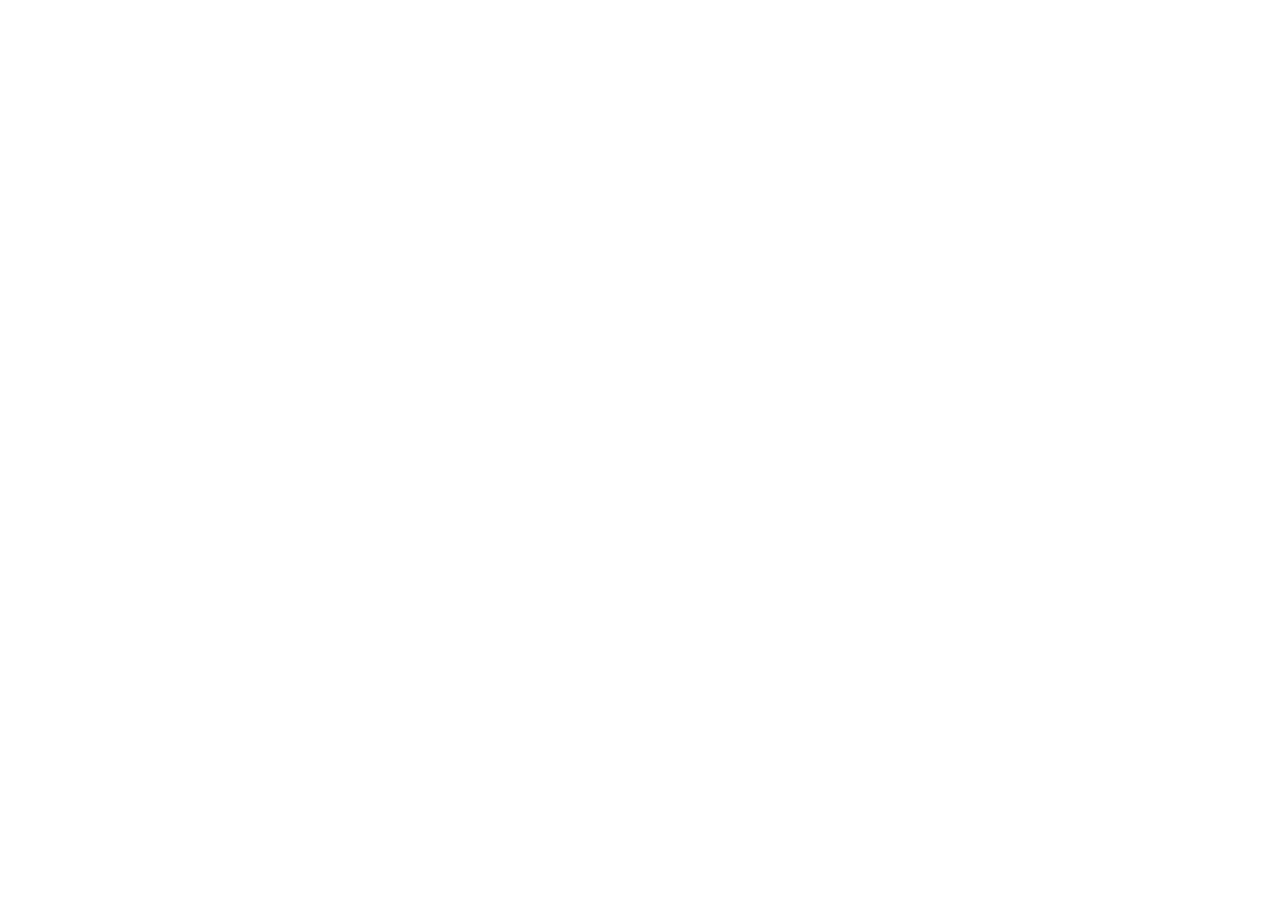
==== index.html @ e3eb033c "Initialize ledger-only site" ====
<!doctype html>
<html lang="zh-CN">
<head>
  <meta charset="utf-8">
  <meta name="viewport" content="width=device-width, initial-scale=1, viewport-fit=cover">
  <meta name="theme-color" content="#fafbf9">
  <meta name="format-detection" content="telephone=no">
  <meta name="apple-mobile-web-app-capable" content="yes">
  <meta name="apple-mobile-web-app-status-bar-style" content="default">
  <title>旅行记账</title>
  <link rel="stylesheet" href="./styles.css?v=20260922">
  <link rel="stylesheet" href="./ledger.css?v=20260922">
  <script src="./runtime-storage.js?v=20260922" defer></script>
  <script src="./ledger.js?v=20260922" defer></script>
  <script src="./ledger-standalone.js?v=20260922" defer></script>
</head>
<body data-active-view="ledger">
  <main class="ledger-view" id="ledger-view">
    <div
      id="ledger-root"
      data-trip-id="italy-2026-10"
      data-ledger-persistence="local"
      aria-live="polite"></div>
  </main>
</body>
</html>
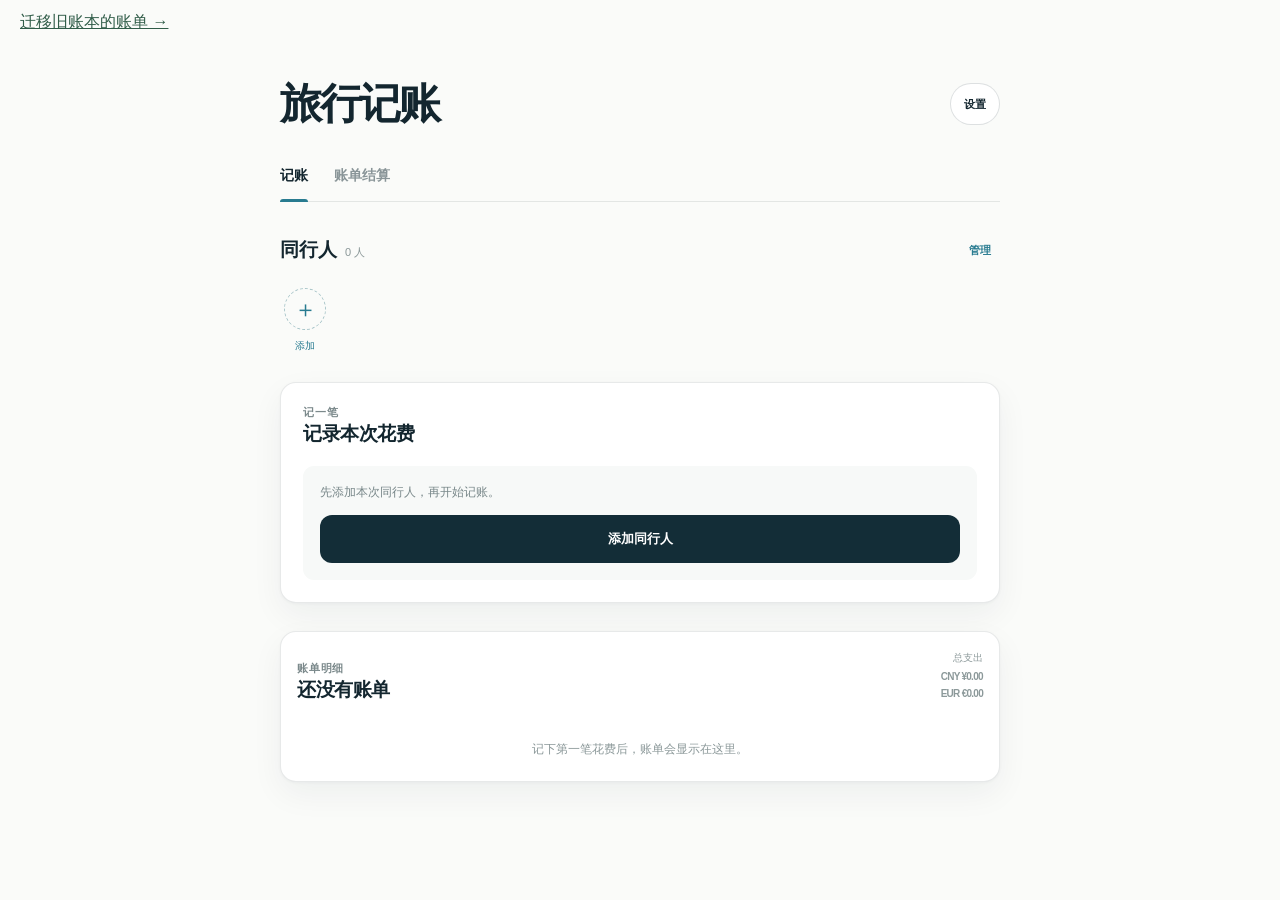
==== commit 35bd12dd: "Add safe ledger migration with preview, deduplication and local backup" ====
--- a/index.html
+++ b/index.html
@@ -16,6 +16,7 @@
 </head>
 <body data-active-view="ledger">
   <main class="ledger-view" id="ledger-view">
+    <p style="padding:12px 20px;margin:0"><a href="./ledger-migrate.html" style="color:#315d49">迁移旧账本的账单 →</a></p>
     <div
       id="ledger-root"
       data-trip-id="italy-2026-10"
--- a/styles.css
+++ b/styles.css
@@ -0,0 +1,43 @@
+:root {
+  --paper: #fafbf9;
+  --surface: #ffffff;
+  --ink: #13262f;
+  --muted: #66757a;
+  --line: #d7dfdc;
+  --lake: #287b90;
+  --lake-soft: #d9ebee;
+  --safe-top: env(safe-area-inset-top, 0px);
+  --safe-bottom: env(safe-area-inset-bottom, 0px);
+}
+
+* { box-sizing: border-box; }
+
+html {
+  min-height: 100%;
+  background: var(--paper);
+  scroll-behavior: smooth;
+}
+
+body {
+  min-height: 100vh;
+  min-height: 100dvh;
+  margin: 0;
+  color: var(--ink);
+  background: var(--paper);
+  font-family: -apple-system, BlinkMacSystemFont, "PingFang SC", "Hiragino Sans GB", "Microsoft YaHei", sans-serif;
+  -webkit-font-smoothing: antialiased;
+  -webkit-tap-highlight-color: transparent;
+}
+
+button, input, select { font: inherit; }
+button { color: inherit; }
+button, a { touch-action: manipulation; }
+
+.ledger-view {
+  min-height: 100vh;
+  min-height: 100dvh;
+}
+
+.ledger-app {
+  padding-top: max(30px, var(--safe-top));
+}
--- a/ledger.css
+++ b/ledger.css
@@ -0,0 +1,449 @@
+/* Primary travel / ledger view switch. Ledger component styles follow below. */
+[data-site-view][hidden] { display: none !important; }
+
+.topbar .primary-navigation {
+  display: flex;
+  align-items: center;
+  gap: 4px;
+}
+
+.travel-navigation { position: relative; }
+.travel-navigation summary {
+  position: relative;
+  min-height: 44px;
+  padding: 0 9px;
+  display: inline-flex;
+  align-items: center;
+  gap: 4px;
+  color: var(--muted);
+  cursor: pointer;
+  list-style: none;
+  font-size: 12px;
+  font-weight: 680;
+}
+.travel-navigation summary::-webkit-details-marker { display: none; }
+.travel-navigation summary span { transition: transform .18s ease; }
+.travel-navigation[open] summary span { transform: rotate(180deg); }
+.travel-navigation summary[aria-current="page"],
+.topbar .primary-navigation__ledger[aria-current="page"] { color: var(--ink); }
+.travel-navigation summary[aria-current="page"]::after,
+.topbar .primary-navigation__ledger[aria-current="page"]::after {
+  content: "";
+  position: absolute;
+  left: 9px;
+  right: 9px;
+  bottom: 0;
+  height: 2px;
+  border-radius: 2px 2px 0 0;
+  background: var(--lake);
+}
+
+.topbar .primary-navigation__ledger {
+  position: relative;
+  min-width: 44px;
+  min-height: 44px;
+  padding: 0 7px;
+  display: inline-flex;
+  align-items: center;
+  justify-content: center;
+  color: var(--muted);
+  text-decoration: none;
+  font-size: 12px;
+  font-weight: 680;
+}
+
+.travel-navigation-menu {
+  position: fixed;
+  z-index: 40;
+  top: calc(54px + var(--safe-top));
+  left: 14px;
+  right: 14px;
+  width: min(420px, calc(100vw - 28px));
+  margin-inline: auto;
+  padding: 9px;
+  display: grid;
+  grid-template-columns: repeat(auto-fit, minmax(64px, 1fr));
+  gap: 5px;
+  border: 1px solid rgba(19, 38, 47, .1);
+  border-radius: 15px;
+  background: rgba(255, 255, 255, .97);
+  box-shadow: 0 16px 44px rgba(19, 38, 47, .14);
+  -webkit-backdrop-filter: blur(18px);
+  backdrop-filter: blur(18px);
+}
+
+.topbar .travel-navigation-menu a {
+  min-width: 0;
+  min-height: 42px;
+  padding: 0 6px;
+  border-radius: 9px;
+  color: #526166;
+  background: #f4f7f5;
+  font-size: 11px;
+  font-weight: 690;
+}
+.topbar .travel-navigation-menu a:active { color: white; background: var(--ink); }
+
+.ledger-view {
+  min-height: calc(100vh - 48px);
+  min-height: calc(100dvh - 48px);
+  background: #fafbf9;
+}
+.ledger-view:not([hidden]) { animation: ledger-view-in .16s ease-out; }
+body[data-active-view="ledger"] { background: #fafbf9; }
+body[data-active-view="ledger"] .topbar { background: rgba(250, 251, 249, .93); }
+
+@keyframes ledger-view-in {
+  from { opacity: .45; transform: translateY(4px); }
+  to { opacity: 1; transform: translateY(0); }
+}
+
+@media (max-width: 380px) {
+  .wordmark span { display: none; }
+  .travel-navigation summary { padding-inline: 7px; }
+  .travel-navigation summary[aria-current="page"]::after { left: 7px; right: 7px; }
+}
+
+@media (prefers-reduced-motion: reduce) {
+  .ledger-view:not([hidden]) { animation: none; }
+}
+
+/* Travel ledger: quiet white surfaces, circular people, and tabular totals. */
+.ledger-app {
+  width: min(100%, 720px);
+  min-height: calc(100vh - 48px);
+  min-height: calc(100dvh - 48px);
+  margin: 0 auto;
+  padding: 30px 18px calc(58px + var(--safe-bottom));
+  color: var(--ink);
+  font-variant-numeric: tabular-nums;
+}
+.ledger-app button, .ledger-app input, .ledger-app select { font-family: inherit; }
+.ledger-app h1, .ledger-app h2, .ledger-app h3, .ledger-app p { margin: 0; }
+.ledger-page-header { display: flex; align-items: center; justify-content: space-between; gap: 18px; }
+.ledger-page-header h1 { font-size: clamp(30px, 9vw, 42px); line-height: 1; letter-spacing: -.055em; font-weight: 820; }
+.ledger-header-actions { display: flex; align-items: center; gap: 5px; }
+.ledger-text-button, .ledger-icon-button {
+  min-height: 42px; padding: 0 9px; border: 0; border-radius: 9px;
+  color: var(--lake); background: transparent; cursor: pointer; font-size: 11px; font-weight: 740;
+}
+.ledger-icon-button { padding: 0 13px; border: 1px solid rgba(19,38,47,.14); border-radius: 999px; color: var(--ink); background: #fff; }
+.ledger-text-button:hover, .ledger-icon-button:hover { background: #edf5f4; }
+.ledger-text-button:active, .ledger-icon-button:active, .ledger-primary-button:active, .ledger-secondary-button:active { transform: translateY(1px); }
+.ledger-danger-button { color: #aa5d4d; }
+.ledger-tabs { display: flex; gap: 26px; margin-top: 26px; border-bottom: 1px solid rgba(19,38,47,.1); }
+.ledger-tab { position: relative; min-height: 50px; padding: 0; border: 0; color: #899598; background: transparent; cursor: pointer; font-size: 14px; font-weight: 740; }
+.ledger-tab::after { content: ""; position: absolute; left: 0; right: 0; bottom: -1px; height: 3px; border-radius: 3px 3px 0 0; background: transparent; }
+.ledger-tab.ledger-is-active { color: var(--ink); }
+.ledger-tab.ledger-is-active::after { background: var(--lake); }
+.ledger-live { min-height: 0; margin-top: 8px; color: var(--lake); font-size: 11px; line-height: 1.4; }
+.ledger-live:empty { display: none; }
+.ledger-tab-panel[hidden] { display: none; }
+.ledger-section-heading { display: flex; align-items: flex-end; justify-content: space-between; gap: 14px; }
+.ledger-section-heading h2 { margin-top: 4px; font-size: 19px; line-height: 1.2; letter-spacing: -.025em; font-weight: 790; }
+.ledger-section-kicker { color: #7b898b; font-size: 11px; line-height: 1.3; font-weight: 760; letter-spacing: .07em; }
+.ledger-soft-count { color: #8a9798; font-size: 11px; }
+
+.ledger-members-strip { margin-top: 27px; }
+.ledger-members-strip-heading { display: flex; align-items: center; justify-content: space-between; gap: 12px; }
+.ledger-members-strip-heading > div { display: flex; align-items: baseline; gap: 8px; }
+.ledger-members-strip-heading strong { font-size: 19px; font-weight: 790; }
+.ledger-members-strip-heading span { color: #8a9798; font-size: 11px; }
+.ledger-members-inline { display: flex; flex-wrap: wrap; gap: 18px 22px; margin-top: 17px; }
+.ledger-person-static, .ledger-add-person { width: 50px; display: grid; justify-items: center; gap: 6px; color: #748184; font-size: 10px; text-align: center; }
+.ledger-add-person { min-height: 67px; padding: 0; border: 0; color: var(--lake); background: transparent; cursor: pointer; }
+.ledger-add-person > span { width: 42px; height: 42px; display: grid; place-items: center; border: 1px dashed #a7c4c8; border-radius: 50%; font-size: 23px; font-weight: 400; }
+.ledger-add-person small { font-size: 10px; }
+.ledger-avatar { --ledger-avatar-color: #287b90; width: 42px; height: 42px; display: inline-grid; flex: 0 0 auto; place-items: center; border-radius: 50%; color: #fff; background: var(--ledger-avatar-color); font-size: 17px; font-weight: 790; line-height: 1; }
+.ledger-avatar-small { width: 28px; height: 28px; font-size: 11px; }
+.ledger-avatar-tiny { width: 24px; height: 24px; font-size: 10px; }
+.ledger-avatar-stack { display: inline-flex; align-items: center; }
+.ledger-avatar-stack .ledger-avatar + .ledger-avatar { margin-left: -5px; border: 2px solid #fff; }
+
+.ledger-entry-card, .ledger-list-section, .ledger-transfer-list, .ledger-member-stats-list, .ledger-stats-overview {
+  border: 1px solid rgba(19,38,47,.1); border-radius: 16px; background: #fff;
+  box-shadow: 0 12px 32px rgba(18,42,50,.055), 0 1px 3px rgba(18,42,50,.035);
+}
+.ledger-entry-card { margin-top: 27px; padding: 20px; }
+.ledger-bill-form { margin-top: 19px; }
+.ledger-amount-block { width: min(100%, 310px); display: grid; grid-template-columns: minmax(108px, 124px) minmax(0, 176px); align-items: start; gap: 10px; padding-bottom: 0; border-bottom: 0; }
+.ledger-field, .ledger-fieldset { min-width: 0; margin: 0; padding: 0; border: 0; }
+.ledger-field-label, .ledger-fieldset legend { display: block; margin-bottom: 7px; color: #788688; font-size: 11px; line-height: 1.3; font-weight: 720; }
+.ledger-field-label small, .ledger-fieldset legend small { margin-left: 4px; color: #a1acad; font-size: 10px; font-weight: 560; }
+.ledger-select, .ledger-input { width: 100%; min-height: 44px; border: 1px solid rgba(19,38,47,.13); border-radius: 10px; outline: 0; color: var(--ink); background: #fff; }
+.ledger-select { padding: 0 10px; appearance: none; font-size: 12px; font-weight: 760; }
+.ledger-input { padding: 0 12px; font-size: 13px; }
+.ledger-input:focus, .ledger-select:focus, .ledger-amount-input:focus { border-color: #9fc4c9; box-shadow: 0 0 0 3px rgba(40,123,144,.1); }
+.ledger-amount-input { width: 100%; min-width: 0; min-height: 44px; padding: 0; border: 0; outline: 0; color: var(--ink); background: transparent; text-align: right; font-size: clamp(28px, 9vw, 38px); font-weight: 780; letter-spacing: -.045em; }
+.ledger-amount-input::placeholder { color: #b8c2c2; }
+.ledger-converted-field { max-width: 310px; padding: 14px 0 0; border-bottom: 0; }
+.ledger-converted-input-wrap { display: grid; grid-template-columns: auto 1fr; align-items: center; gap: 9px; }
+.ledger-converted-code { color: var(--lake); font: 760 12px/1 ui-monospace, SFMono-Regular, Menlo, monospace; }
+.ledger-converted-field .ledger-input { min-height: 35px; padding: 0; border: 0; color: var(--lake); font-size: 16px; font-weight: 750; }
+.ledger-field-help { display: block; margin-top: 5px; color: #a0acad; font-size: 10px; }
+.ledger-fieldset { margin-top: 18px; }
+.ledger-category-grid { display: grid; grid-template-columns: repeat(6, minmax(0, 1fr)); gap: 5px; }
+.ledger-category-choice { position: relative; min-height: 43px; display: grid; place-items: center; border: 1px solid transparent; border-radius: 9px; color: #768386; background: #f7f9f8; cursor: pointer; font-size: 10px; font-weight: 680; white-space: nowrap; }
+.ledger-category-input, .ledger-person-input { position: absolute; width: 1px; height: 1px; opacity: 0; pointer-events: none; }
+.ledger-category-choice:has(input:checked) { border-color: #c6dde0; color: var(--lake); background: #e7f2f3; }
+.ledger-note-field, .ledger-date-field { display: grid; grid-template-columns: 88px minmax(0, 1fr); align-items: center; gap: 10px; padding: 14px 0 0; border-top: 0; }
+.ledger-note-field .ledger-field-label, .ledger-date-field .ledger-field-label { margin: 0; }
+.ledger-note-field .ledger-input, .ledger-date-field .ledger-input { min-height: 40px; box-sizing: border-box; border: 1px solid rgba(19,38,47,.13); border-radius: 10px; padding: 0 12px; text-align: left; color: var(--ink); background: #fff; font-size: 13px; }
+.ledger-fieldset-heading { display: flex; align-items: center; justify-content: space-between; }
+.ledger-fieldset-heading legend { margin-bottom: 0; }
+.ledger-person-grid { display: grid; grid-template-columns: repeat(4, minmax(0, 1fr)); gap: 16px 8px; margin-top: 10px; }
+.ledger-person-choice { min-width: 0; display: grid; justify-items: center; gap: 7px; cursor: pointer; color: #647275; text-align: center; }
+.ledger-person-visual { position: relative; display: block; width: 44px; height: 44px; }
+.ledger-person-visual .ledger-avatar { width: 44px; height: 44px; transition: opacity .15s ease, filter .15s ease, box-shadow .15s ease; }
+.ledger-person-input:not(:checked) + .ledger-person-visual .ledger-avatar { opacity: .48; filter: saturate(.48); }
+.ledger-person-input:checked + .ledger-person-visual .ledger-avatar { box-shadow: 0 0 0 2px #fff, 0 0 0 4px var(--lake); opacity: 1; filter: none; }
+.ledger-person-check { position: absolute; right: -5px; bottom: -3px; width: 18px; height: 18px; display: none; place-items: center; border: 2px solid #fff; border-radius: 50%; color: #fff; background: var(--lake); font-size: 10px; font-weight: 800; }
+.ledger-person-input:checked + .ledger-person-visual .ledger-person-check { display: grid; }
+.ledger-person-name { max-width: 100%; overflow: hidden; font-size: 10px; text-overflow: ellipsis; white-space: nowrap; }
+.ledger-split-summary { min-height: 18px; margin-top: 10px; color: #879496; font-size: 10px; }
+.ledger-form-error { min-height: 19px; margin-top: 12px !important; color: #a64f40; font-size: 11px; line-height: 1.45; }
+.ledger-primary-button, .ledger-secondary-button { min-height: 48px; border: 0; border-radius: 12px; cursor: pointer; font-size: 13px; font-weight: 760; }
+.ledger-primary-button { width: 100%; margin-top: 7px; color: #fff; background: #132d37; }
+.ledger-secondary-button { padding: 0 17px; color: #fff; background: var(--lake); }
+.ledger-onboarding { margin-top: 20px; padding: 17px; border-radius: 11px; color: #788789; background: #f7f9f8; font-size: 12px; line-height: 1.5; }
+.ledger-onboarding .ledger-primary-button { margin-top: 14px; }
+
+.ledger-list-section { margin-top: 28px; overflow: hidden; }
+.ledger-list-heading { padding: 19px 16px 15px; align-items: flex-end; }
+.ledger-list-total { display: grid; justify-items: end; gap: 3px; }
+.ledger-list-total span { color: #8c999a; font-size: 10px; }
+.ledger-list-total strong { font-size: 21px; line-height: 1; letter-spacing: -.035em; }
+.ledger-bill-row { position: relative; padding: 15px 16px 12px; border-top: 1px solid rgba(19,38,47,.1); }
+.ledger-bill-main { display: flex; justify-content: space-between; gap: 12px; }
+.ledger-bill-title-row { display: flex; align-items: center; gap: 8px; min-width: 0; }
+.ledger-category-mark { width: 7px; height: 7px; flex: 0 0 7px; border-radius: 50%; background: var(--lake); }
+.ledger-category-mark[data-ledger-category="餐饮"] { background: #d46f47; }
+.ledger-category-mark[data-ledger-category="交通"] { background: #4c8da0; }
+.ledger-category-mark[data-ledger-category="住宿"] { background: #7f72a9; }
+.ledger-category-mark[data-ledger-category="门票"] { background: #bd8a36; }
+.ledger-category-mark[data-ledger-category="购物"] { background: #608967; }
+.ledger-bill-title-row h3 { font-size: 14px; font-weight: 760; }
+.ledger-bill-title-row p { margin-top: 4px; color: #95a0a1; font-size: 10px; }
+.ledger-bill-amount { display: grid; justify-items: end; gap: 3px; text-align: right; }
+.ledger-bill-amount strong { font-size: 16px; font-weight: 760; }
+.ledger-bill-amount span { color: var(--lake); font-size: 10px; }
+.ledger-bill-people { display: flex; flex-wrap: wrap; justify-content: space-between; gap: 8px 14px; margin-top: 11px; color: #98a4a5; font-size: 10px; }
+.ledger-bill-payer, .ledger-bill-participants { display: inline-flex; align-items: center; gap: 5px; min-width: 0; }
+.ledger-bill-payer b, .ledger-bill-participants b { color: #6f7d7f; font-weight: 680; }
+.ledger-row-actions { display: flex; justify-content: flex-end; gap: 4px; margin-top: 3px; }
+.ledger-row-actions .ledger-text-button { min-height: 28px; padding-inline: 5px; font-size: 10px; }
+.ledger-empty-state { padding: 23px 16px; color: #8b9899; font-size: 12px; line-height: 1.5; text-align: center; }
+
+.ledger-stats-overview { margin-top: 28px; padding: 18px 20px; }
+.ledger-stats-overview h2 { margin-top: 7px; font-size: clamp(26px, 8vw, 32px); line-height: 1; letter-spacing: -.045em; }
+.ledger-stats-overview > span { display: block; margin-top: 8px; color: #899697; font-size: 10px; }
+.ledger-settlement-section, .ledger-member-stats-section { margin-top: 30px; }
+.ledger-transfer-list { margin-top: 14px; overflow: hidden; }
+.ledger-transfer-row { min-height: 76px; display: grid; grid-template-columns: 42px minmax(0, 1fr) auto; align-items: center; gap: 11px; padding: 12px 16px; border-top: 1px solid rgba(19,38,47,.1); }
+.ledger-transfer-row:first-child { border-top: 0; }
+.ledger-transfer-person { display: contents; }
+.ledger-transfer-person > span { min-width: 0; display: grid; gap: 5px; }
+.ledger-transfer-person strong { overflow: hidden; font-size: 14px; font-weight: 760; text-overflow: ellipsis; white-space: nowrap; }
+.ledger-transfer-person small { color: #8a9899; font-size: 10px; }
+.ledger-transfer-person small::first-letter { color: #8a9899; }
+.ledger-transfer-target { align-self: end; margin-bottom: 5px; opacity: .9; }
+.ledger-transfer-amount { white-space: nowrap; font-size: 17px; font-weight: 780; }
+.ledger-member-stats-list { margin-top: 14px; overflow: hidden; }
+.ledger-member-stat { border-top: 1px solid rgba(19,38,47,.1); }
+.ledger-member-stat:first-child { border-top: 0; }
+.ledger-member-stat-summary { min-height: 72px; display: flex; align-items: center; justify-content: space-between; gap: 14px; padding: 14px 16px; list-style: none; cursor: pointer; }
+.ledger-member-stat-summary::-webkit-details-marker { display: none; }
+.ledger-member-identity { display: inline-flex; align-items: center; gap: 11px; min-width: 0; }
+.ledger-member-identity strong { overflow: hidden; font-size: 14px; text-overflow: ellipsis; white-space: nowrap; }
+.ledger-member-net { display: grid; justify-items: end; gap: 3px; }
+.ledger-member-net small { color: #9aa7a8; font-size: 9px; }
+.ledger-member-net strong { white-space: nowrap; font-size: 15px; }
+.ledger-positive strong { color: var(--lake); }
+.ledger-negative strong { color: #c66b46; }
+.ledger-neutral strong { color: #869394; }
+.ledger-member-stat-body { padding: 0 16px 15px; }
+.ledger-member-metrics { display: grid; grid-template-columns: repeat(3, minmax(0, 1fr)); gap: 8px; margin: 0; padding: 12px 0; border-top: 1px solid rgba(19,38,47,.08); }
+.ledger-member-metrics div { display: grid; gap: 5px; }
+.ledger-member-metrics dt { color: #9aa7a8; font-size: 9px; }
+.ledger-member-metrics dd { margin: 0; font-size: 14px; font-weight: 730; }
+.ledger-member-metrics dd.ledger-positive { color: var(--lake); }
+.ledger-member-metrics dd.ledger-negative { color: #c66b46; }
+.ledger-member-metrics dd.ledger-neutral { color: #869394; }
+.ledger-member-bills { display: grid; gap: 0; }
+.ledger-member-bill { display: flex; justify-content: space-between; gap: 10px; padding: 8px 0; border-top: 1px solid rgba(19,38,47,.07); color: #849193; font-size: 10px; }
+.ledger-member-empty { color: #95a1a2; font-size: 10px; }
+
+.ledger-dialog { width: min(calc(100% - 28px), 560px); max-height: min(86dvh, 760px); margin: auto; padding: 0; overflow: hidden; border: 1px solid rgba(19,38,47,.1); border-radius: 20px; color: var(--ink); background: #fff; box-shadow: 0 22px 70px rgba(19,38,47,.2); }
+.ledger-dialog::backdrop { background: rgba(19,38,47,.28); backdrop-filter: blur(3px); }
+.ledger-dialog-header { display: flex; align-items: flex-start; justify-content: space-between; gap: 14px; padding: 22px 20px 15px; border-bottom: 1px solid rgba(19,38,47,.08); }
+.ledger-dialog-header h2 { margin-top: 5px; font-size: 21px; letter-spacing: -.035em; }
+.ledger-dialog-close { width: 38px; height: 38px; flex: 0 0 38px; border: 0; border-radius: 50%; color: #617174; background: #f1f5f3; cursor: pointer; font-size: 23px; line-height: 1; }
+.ledger-dialog-body { padding: 16px 20px 21px; overflow: auto; }
+.ledger-dialog-empty { padding: 13px 0; color: #8d9a9b; font-size: 12px; }
+.ledger-member-edit-list { display: grid; gap: 9px; }
+.ledger-member-edit-row { display: grid; grid-template-columns: 42px minmax(0, 1fr) 36px auto auto; align-items: center; gap: 8px; }
+.ledger-member-edit-row .ledger-input { min-height: 42px; }
+.ledger-color-picker { width: 34px; height: 34px; display: block; overflow: hidden; border: 2px solid #fff; border-radius: 50%; box-shadow: 0 0 0 1px rgba(19,38,47,.14); cursor: pointer; }
+.ledger-color-picker input { width: 42px; height: 42px; margin: -5px; padding: 0; border: 0; cursor: pointer; }
+.ledger-member-edit-row .ledger-text-button, .ledger-member-edit-row .ledger-icon-button { min-height: 38px; padding-inline: 5px; font-size: 10px; }
+.ledger-add-member-form { display: grid; grid-template-columns: 42px minmax(0, 1fr) 34px auto; align-items: end; gap: 8px; margin-top: 18px; padding-top: 17px; border-top: 1px solid rgba(19,38,47,.1); }
+.ledger-add-member-preview { width: 42px; height: 42px; display: grid; place-items: center; border-radius: 50%; color: white; background: var(--ledger-avatar-color); font-size: 17px; font-weight: 790; }
+.ledger-add-member-name .ledger-field-label { margin-bottom: 6px; }
+.ledger-add-member-form .ledger-input { min-height: 42px; }
+.ledger-dialog-note { margin-top: 13px; color: #93a0a1; font-size: 10px; line-height: 1.5; }
+.ledger-setting-group + .ledger-setting-group { margin-top: 23px; padding-top: 20px; border-top: 1px solid rgba(19,38,47,.1); }
+.ledger-setting-heading { display: flex; align-items: flex-start; justify-content: space-between; gap: 12px; }
+.ledger-setting-heading h3 { font-size: 14px; font-weight: 760; }
+.ledger-setting-heading p { margin-top: 5px; color: #8d9a9b; font-size: 10px; }
+.ledger-currency-select-button { width: 100%; min-height: 64px; display: grid; grid-template-columns: 48px minmax(0, 1fr) auto; align-items: center; gap: 10px; margin-top: 12px; padding: 0 14px; border: 1px solid rgba(19,38,47,.11); border-radius: 12px; color: var(--ink); background: #fff; cursor: pointer; text-align: left; }
+.ledger-currency-select-button:disabled { opacity: .7; cursor: not-allowed; }
+.ledger-currency-select-button .ledger-currency-symbol { color: var(--lake); font-size: 17px; font-weight: 780; }
+.ledger-currency-select-button strong, .ledger-currency-select-button small { display: block; }
+.ledger-currency-select-button strong { font-size: 12px; }
+.ledger-currency-select-button small { margin-top: 4px; color: #8c999a; font-size: 10px; }
+.ledger-setting-note { margin-top: 7px; color: #a16a5a; font-size: 10px; line-height: 1.45; }
+.ledger-currency-chips { display: flex; flex-wrap: wrap; gap: 7px; margin-top: 13px; }
+.ledger-currency-chip { min-height: 31px; display: inline-flex; align-items: center; gap: 6px; padding: 0 7px 0 10px; border: 1px solid rgba(19,38,47,.12); border-radius: 999px; color: #687779; background: #fafcfb; font-size: 11px; }
+.ledger-currency-chip b { color: var(--lake); font: 750 10px/1 ui-monospace, SFMono-Regular, Menlo, monospace; }
+.ledger-currency-chip button { width: 24px; height: 24px; padding: 0; border: 0; border-radius: 50%; color: #93a0a1; background: transparent; cursor: pointer; font-size: 16px; }
+.ledger-currency-search { display: grid; grid-template-columns: 23px 1fr; align-items: center; gap: 8px; min-height: 48px; padding: 0 13px; border: 1px solid #b9d0d4; border-radius: 13px; background: #f7fbfa; color: var(--lake); }
+.ledger-currency-search > span:not(.ledger-visually-hidden) { font-size: 23px; line-height: 1; }
+.ledger-currency-search .ledger-input { min-height: 44px; padding: 0; border: 0; background: transparent; font-size: 13px; }
+.ledger-search-help { margin-top: 9px; color: #9aa7a8; font-size: 10px; }
+.ledger-currency-results { display: grid; gap: 7px; margin-top: 14px; max-height: 49dvh; overflow: auto; }
+.ledger-currency-result { min-height: 68px; display: grid; grid-template-columns: 50px minmax(0, 1fr) auto; align-items: center; gap: 8px; padding: 0 10px; border: 1px solid rgba(19,38,47,.1); border-radius: 12px; color: var(--ink); background: #fff; cursor: pointer; text-align: left; }
+.ledger-currency-result:disabled { opacity: .55; cursor: not-allowed; }
+.ledger-currency-result > .ledger-currency-symbol { color: var(--lake); font: 760 13px/1 ui-monospace, SFMono-Regular, Menlo, monospace; }
+.ledger-currency-result-name strong, .ledger-currency-result-name small { display: block; }
+.ledger-currency-result-name strong { font-size: 13px; }
+.ledger-currency-result-name small { margin-top: 4px; color: #8b9899; font-size: 10px; }
+.ledger-currency-result-state { color: #839091; font-size: 10px; }
+.ledger-currency-result.ledger-is-selected .ledger-currency-result-state { color: var(--lake); font-weight: 740; }
+.ledger-currency-empty { padding: 27px 10px; color: #8b9899; text-align: center; }
+.ledger-currency-empty p { font-size: 12px; }
+.ledger-currency-empty small { display: block; margin-top: 7px; font-size: 10px; }
+.ledger-visually-hidden { position: absolute !important; width: 1px !important; height: 1px !important; padding: 0 !important; margin: -1px !important; overflow: hidden !important; clip: rect(0,0,0,0) !important; white-space: nowrap !important; border: 0 !important; }
+
+@media (min-width: 700px) {
+  .ledger-app { padding: 38px 0 74px; }
+  .ledger-entry-card { padding: 22px; }
+  .ledger-dialog { margin: auto; }
+}
+@media (max-width: 420px) {
+  .ledger-page-header { align-items: flex-start; }
+  .ledger-header-actions { flex-direction: column-reverse; align-items: flex-end; gap: 0; }
+  .ledger-header-actions .ledger-text-button { min-height: 31px; }
+  .ledger-entry-card { padding: 17px 15px; }
+  .ledger-note-field, .ledger-date-field { grid-template-columns: 76px minmax(0, 1fr); gap: 8px; }
+  .ledger-member-edit-row { grid-template-columns: 36px minmax(0, 1fr) 32px auto; }
+  .ledger-member-edit-row .ledger-icon-button { grid-column: 4; grid-row: 1; }
+  .ledger-member-edit-row .ledger-text-button { grid-column: 4; grid-row: 2; }
+  .ledger-add-member-form { grid-template-columns: 42px minmax(0, 1fr) 34px; }
+  .ledger-add-member-form .ledger-secondary-button { grid-column: 2 / -1; }
+}
+@media (max-width: 360px) {
+  .ledger-member-metrics { gap: 5px; }
+  .ledger-member-metrics dd { font-size: 13px; }
+  .ledger-member-metrics dt { font-size: 8px; }
+}
+@media (prefers-reduced-motion: reduce) {
+  .ledger-person-visual .ledger-avatar { transition: none; }
+}
+
+/* Final ledger refinements. */
+.ledger-currency-dropdown { position: relative; }
+.ledger-currency-dropdown summary { min-height: 44px; display: flex; align-items: center; justify-content: space-between; gap: 6px; padding: 0 11px; border: 1px solid rgba(19,38,47,.16); border-radius: 11px; color: var(--ink); background: #fbfcfb; cursor: pointer; list-style: none; font-size: 12px; font-weight: 760; }
+.ledger-currency-dropdown summary::-webkit-details-marker { display: none; }
+.ledger-currency-dropdown[open] summary { border-color: #9fc4c9; box-shadow: 0 0 0 3px rgba(40,123,144,.1); }
+.ledger-currency-dropdown summary > span:last-child { color: #879596; font-size: 13px; }
+.ledger-currency-menu { position: absolute; z-index: 6; top: calc(100% + 6px); left: 0; right: 0; display: grid; gap: 3px; max-height: 220px; padding: 6px; overflow: auto; border: 1px solid rgba(19,38,47,.12); border-radius: 12px; background: #fff; box-shadow: 0 14px 32px rgba(19,38,47,.14); }
+.ledger-currency-option { min-height: 38px; display: grid; grid-template-columns: 42px 1fr; align-items: center; gap: 7px; padding: 0 8px; border: 0; border-radius: 8px; color: var(--ink); background: transparent; cursor: pointer; text-align: left; font-size: 11px; }
+.ledger-currency-option:hover, .ledger-currency-option[aria-current="true"] { color: var(--lake); background: #e7f2f3; }
+.ledger-currency-option b { font: 760 10px/1 ui-monospace, SFMono-Regular, Menlo, monospace; }
+.ledger-currency-option span { overflow: hidden; text-overflow: ellipsis; white-space: nowrap; }
+.ledger-field-amount .ledger-amount-input { min-height: 44px; padding: 0 12px; border: 1px solid rgba(19,38,47,.16); border-radius: 11px; background: #fbfcfb; }
+.ledger-converted-field { padding-top: 14px; padding-bottom: 0; }
+.ledger-converted-input-wrap { padding: 0 12px; border: 1px solid rgba(19,38,47,.15); border-radius: 11px; background: #fbfcfb; }
+.ledger-converted-field .ledger-input { border: 0 !important; background: transparent; }
+.ledger-person-grid { grid-template-columns: repeat(6, minmax(0, 1fr)); gap: 15px 4px; }
+.ledger-person-choice { width: 48px; justify-self: start; }
+.ledger-members-inline { gap: 16px 14px; }
+.ledger-member-edit-row-static { grid-template-columns: 42px minmax(0, 1fr) auto; gap: 8px; }
+.ledger-member-edit-row-static strong { min-width: 0; overflow: hidden; font-size: 13px; text-overflow: ellipsis; white-space: nowrap; }
+.ledger-member-edit-actions { display: inline-flex; align-items: center; gap: 2px; }
+.ledger-member-edit-actions .ledger-text-button, .ledger-member-edit-actions .ledger-icon-button { min-height: 36px; padding-inline: 7px; font-size: 10px; }
+.ledger-member-edit-row-is-open { grid-template-columns: 42px minmax(0, 1fr) 34px auto auto; gap: 7px; }
+
+/* Keep the amount controls calm and aligned on the same baseline. */
+.ledger-currency-dropdown summary,
+.ledger-field-amount .ledger-amount-input { min-height: 44px; box-sizing: border-box; font-size: 13px; font-weight: 720; letter-spacing: 0; }
+.ledger-field-amount .ledger-amount-input { padding: 0 12px; text-align: right; }
+[data-ledger-currency-display] { min-width: 0; overflow: hidden; text-overflow: ellipsis; white-space: nowrap; }
+.ledger-currency-dropdown summary > span:first-child { flex: 1 1 auto; }
+.ledger-currency-dropdown .ledger-currency-menu { right: auto; width: min(180px, calc(100vw - 66px)); }
+/* The note occupies the secondary line in each bill and is always editable. */
+.ledger-bill-main { display: grid; grid-template-columns: minmax(0, 1fr) auto; align-items: start; }
+.ledger-bill-title-row > div { min-width: 0; }
+.ledger-bill-amount strong,
+.ledger-bill-amount span { white-space: nowrap; }
+.ledger-bill-note-trigger { width: 100%; min-height: 34px; display: flex; align-items: center; gap: 2px; min-width: 0; margin-top: 1px; padding: 3px 0; border: 0; border-radius: 6px; color: #778789; background: transparent; cursor: text; text-align: left; font-size: 10px; line-height: 1.4; }
+.ledger-bill-note-trigger span:first-child { flex: 0 0 auto; color: #95a0a1; }
+.ledger-bill-note-trigger span:last-child { min-width: 0; overflow: hidden; color: #5f7275; text-overflow: ellipsis; white-space: nowrap; }
+.ledger-bill-note-trigger:hover { background: #f5f8f7; }
+.ledger-bill-note-trigger:focus-visible { outline: 2px solid #9fc4c9; outline-offset: 2px; }
+.ledger-bill-note-form { min-width: 0; display: grid; grid-template-columns: auto minmax(68px, 1fr) 30px 30px; align-items: center; gap: 4px; margin-top: 3px; color: #95a0a1; font-size: 10px; }
+.ledger-bill-note-form input { width: 100%; min-width: 0; height: 32px; box-sizing: border-box; padding: 0 8px; border: 1px solid #b8ced1; border-radius: 7px; outline: 0; color: var(--ink); background: #fff; font: inherit; }
+.ledger-bill-note-form input:focus { border-color: var(--lake); box-shadow: 0 0 0 2px rgba(40,123,144,.09); }
+.ledger-bill-note-form button { width: 30px; height: 32px; display: grid; place-items: center; padding: 0; border: 0; border-radius: 7px; color: var(--lake); background: #edf5f4; cursor: pointer; font-size: 13px; }
+.ledger-bill-note-form button:last-child { color: #879596; background: #f3f5f4; }
+.ledger-bill-note-form.ledger-is-saving { opacity: .6; }
+.ledger-bill-date { margin-top: 4px; color: #95a0a1; font-size: 10px; line-height: 1.4; }
+.ledger-member-edit-row-is-open .ledger-text-button, .ledger-member-edit-row-is-open .ledger-icon-button { min-height: 36px; padding-inline: 6px; font-size: 10px; }
+.ledger-currency-search .ledger-input { appearance: none; -webkit-appearance: none; border: 0 !important; outline: 0; box-shadow: none !important; background: transparent !important; }
+
+.ledger-transfer-list, .ledger-member-stats-list { display: grid; gap: 10px; border: 0; border-radius: 0; background: transparent; box-shadow: none; overflow: visible; }
+.ledger-transfer-row { min-height: 84px; grid-template-columns: 42px minmax(0, 1fr) auto; border: 1px solid rgba(19,38,47,.08); border-radius: 17px; background: #fff; box-shadow: 0 10px 26px rgba(18,42,50,.05); }
+.ledger-transfer-row + .ledger-transfer-row { border-top: 1px solid rgba(19,38,47,.08); }
+.ledger-transfer-amount { color: #b04439; font-size: 19px; }
+.ledger-member-stat { border: 1px solid rgba(19,38,47,.08); border-radius: 17px; background: #fff; box-shadow: 0 10px 26px rgba(18,42,50,.05); overflow: hidden; }
+.ledger-member-stat + .ledger-member-stat { border-top: 1px solid rgba(19,38,47,.08); }
+.ledger-member-stat-summary { min-height: 78px; padding: 14px 17px; }
+.ledger-member-chevron { color: #172d34; font-size: 27px; font-weight: 300; line-height: 1; transform: translateY(-1px); }
+.ledger-member-stat[open] .ledger-member-chevron { transform: rotate(90deg); }
+.ledger-member-stat-body { padding: 0 17px 17px; }
+.ledger-member-metrics { padding-top: 14px; }
+
+@media (max-width: 420px) {
+  .ledger-person-grid { grid-template-columns: repeat(6, minmax(0, 1fr)); gap-inline: 1px; }
+  .ledger-person-choice { width: 46px; }
+  .ledger-member-edit-row { grid-template-columns: 36px minmax(0, 1fr) auto; gap: 6px; }
+  .ledger-member-edit-row-is-open { grid-template-columns: 36px minmax(0, 1fr) 31px auto auto; }
+  .ledger-member-edit-row .ledger-avatar { width: 36px; height: 36px; font-size: 14px; }
+  .ledger-member-edit-row-static .ledger-member-edit-actions { gap: 0; }
+  .ledger-member-edit-actions .ledger-text-button, .ledger-member-edit-actions .ledger-icon-button { padding-inline: 4px; }
+}
+
+.ledger-exchange-panel {background: #eef3ec; border-radius: 16px; padding: 20px; margin-bottom: 24px; overflow-wrap: anywhere;}
+.ledger-exchange-panel h3 {font-size: 16px; margin: 8px 0;}
+.ledger-exchange-panel p {font-size: 14px; line-height: 1.7;}
+.ledger-original-total {display: block; font-size: 18px; line-height: 1.7;}
+
+/* Manual FX controls and readable per-person purchase / split detail. */
+.ledger-exchange-row{margin-top:10px;padding:12px 0;border-top:1px solid rgba(19,38,47,.08)}
+.ledger-exchange-current{display:flex;align-items:center;gap:8px;flex-wrap:wrap}.ledger-exchange-current strong{font-size:15px}.ledger-exchange-current span{padding:3px 7px;border-radius:999px;color:#6f5a43;background:#f3e5d2;font-size:9px;font-weight:800}
+.ledger-exchange-row>small{display:block;margin-top:4px;color:#879394;font-size:10px}.ledger-exchange-actions{display:flex;gap:4px;flex-wrap:wrap;margin-top:5px}
+.ledger-manual-rate-form{margin-top:8px;padding:10px;border:1px dashed rgba(40,123,144,.24);border-radius:12px;background:rgba(255,255,255,.65)}
+.ledger-manual-rate-form label{display:grid;grid-template-columns:auto minmax(90px,150px) auto;align-items:center;gap:8px;color:#647274;font-size:11px;font-weight:730}.ledger-manual-rate-form .ledger-input{min-height:38px;text-align:right}.ledger-manual-rate-form .ledger-secondary-button{min-height:38px;margin-top:8px}
+.ledger-member-bills>h4{margin:12px 0 4px;color:#748184;font-size:10px;font-weight:780;letter-spacing:.04em}
+.ledger-member-bill{display:block;padding:10px 0;color:#687578;font-size:10px}.ledger-member-bill__heading{display:flex;align-items:flex-start;justify-content:space-between;gap:10px}.ledger-member-bill__heading span,.ledger-member-bill__heading strong,.ledger-member-bill__heading small{display:block}.ledger-member-bill__heading strong{color:#344447;font-size:11px;line-height:1.35}.ledger-member-bill__heading small{margin-top:3px;color:#96a0a1;font-size:9px}.ledger-member-bill__heading em{flex:0 0 auto;padding:3px 6px;border-radius:999px;color:#49705b;background:#e7f0e7;font-size:8px;font-style:normal;font-weight:800}
+.ledger-member-bill__amounts{display:grid;gap:3px;margin-top:7px;padding-left:10px;border-left:2px solid rgba(40,123,144,.18)}.ledger-member-bill__amounts span{color:#778487}.ledger-member-bill__amounts strong{color:var(--ink);font-size:10px}
+
+
+/* Ledger backup controls */
+.ledger-backup-group{padding-bottom:4px}
+.ledger-backup-actions{display:grid;grid-template-columns:1fr 1fr;gap:10px;margin-top:10px}
+.ledger-backup-actions .ledger-secondary-button{min-height:44px}
+.ledger-backup-note{margin-top:10px!important;line-height:1.55}
+@media(max-width:420px){
+  .ledger-backup-actions{grid-template-columns:1fr}
+}
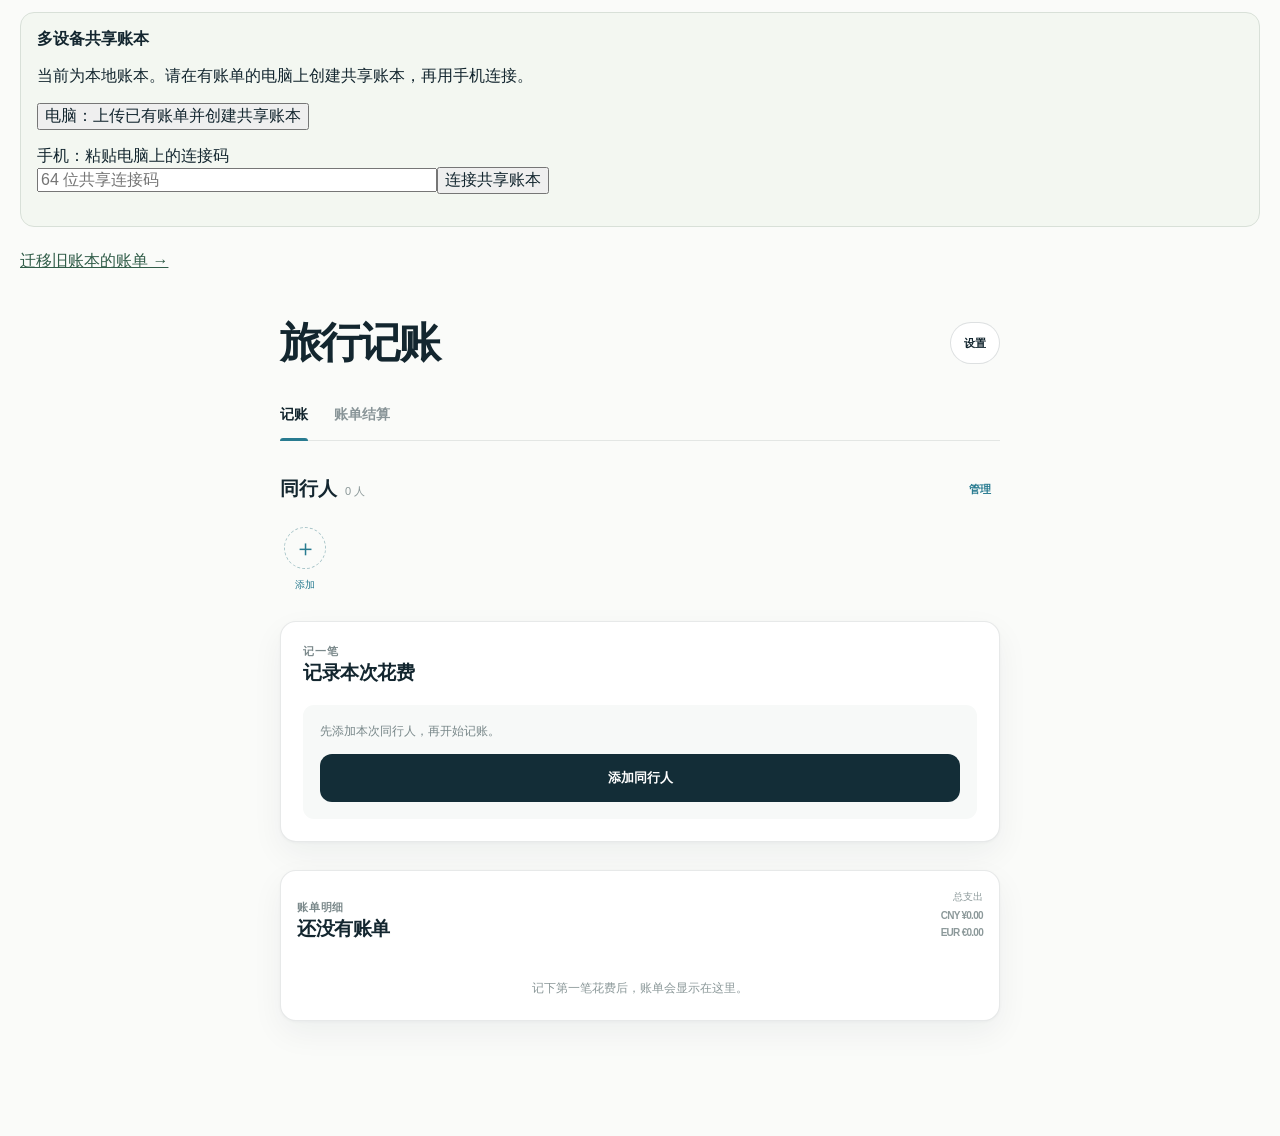
==== commit fad3c544: "Enable shared cloud ledger, initial upload and cross-device refresh" ====
--- a/index.html
+++ b/index.html
@@ -11,11 +11,17 @@
   <link rel="stylesheet" href="./styles.css?v=20260922">
   <link rel="stylesheet" href="./ledger.css?v=20260922">
   <script src="./runtime-storage.js?v=20260922" defer></script>
-  <script src="./ledger.js?v=20260922" defer></script>
-  <script src="./ledger-standalone.js?v=20260922" defer></script>
+  <script src="./ledger.js?v=cloud1" defer></script>
+  <script src="./ledger-cloud.js?v=cloud1" defer></script>
 </head>
 <body data-active-view="ledger">
   <main class="ledger-view" id="ledger-view">
+<section id="sync-panel" style="margin:12px 20px;padding:16px;border:1px solid #d8e0d8;border-radius:14px;background:#f3f7f1">
+<strong>多设备共享账本</strong><p id="sync-status" role="status">正在加载…</p>
+<div id="sync-local"><button id="sync-create" type="button">电脑：上传已有账单并创建共享账本</button>
+<p><label for="sync-input">手机：粘贴电脑上的连接码</label><br><input id="sync-input" type="password" autocomplete="off" placeholder="64 位共享连接码" style="width:min(100%,400px)"><button id="sync-connect" type="button">连接共享账本</button></p></div>
+<div id="sync-connected" hidden><button id="sync-reload" type="button">读取云端最新</button><details><summary>连接其他设备 / 管理连接</summary><p>持有连接码的人可以查看和修改账单，请私下传递并妥善保存。</p><input id="sync-code" readonly type="password" aria-label="共享连接码" style="width:min(100%,400px)"><button id="sync-copy" type="button">复制连接码</button><button id="sync-disconnect" type="button">断开本设备连接</button></details><small>保存成功后会显示“已同步到云端”。页面空闲时约每 8 秒读取其他设备的修改；正在填写时保留当前输入。</small></div>
+</section>
     <p style="padding:12px 20px;margin:0"><a href="./ledger-migrate.html" style="color:#315d49">迁移旧账本的账单 →</a></p>
     <div
       id="ledger-root"
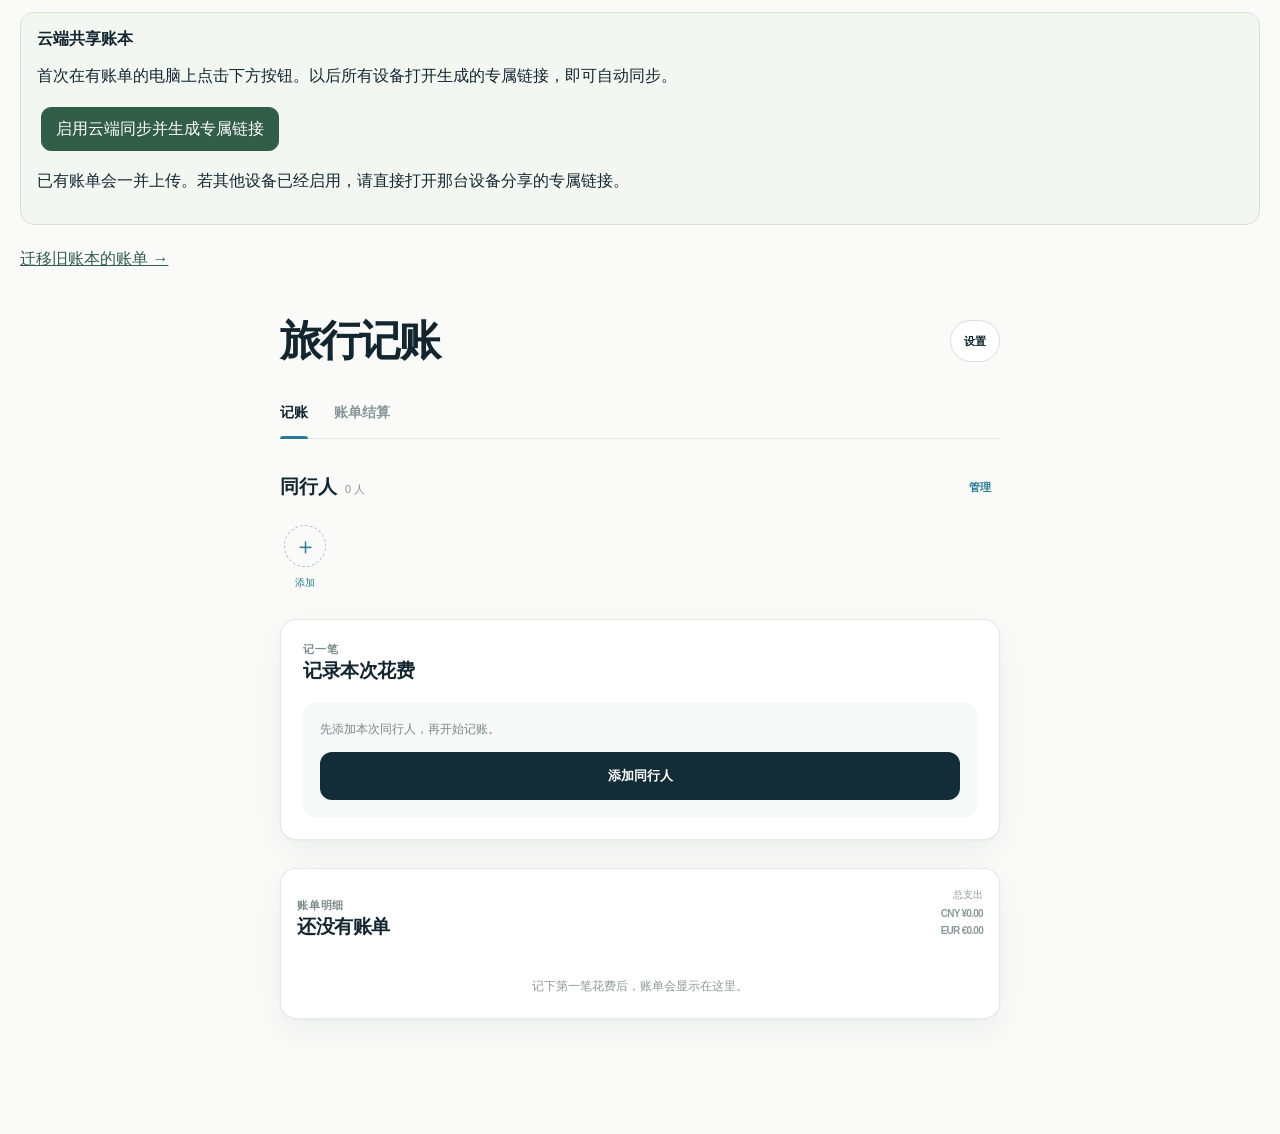
==== commit ac51fb9f: "Replace connection codes with automatic private-link cloud access" ====
--- a/index.html
+++ b/index.html
@@ -7,20 +7,26 @@
   <meta name="format-detection" content="telephone=no">
   <meta name="apple-mobile-web-app-capable" content="yes">
   <meta name="apple-mobile-web-app-status-bar-style" content="default">
+  <meta name="referrer" content="no-referrer">
   <title>旅行记账</title>
   <link rel="stylesheet" href="./styles.css?v=20260922">
   <link rel="stylesheet" href="./ledger.css?v=20260922">
   <script src="./runtime-storage.js?v=20260922" defer></script>
   <script src="./ledger.js?v=cloud1" defer></script>
-  <script src="./ledger-cloud.js?v=cloud1" defer></script>
+  <script src="./ledger-cloud.js?v=share2" defer></script>
 </head>
 <body data-active-view="ledger">
   <main class="ledger-view" id="ledger-view">
-<section id="sync-panel" style="margin:12px 20px;padding:16px;border:1px solid #d8e0d8;border-radius:14px;background:#f3f7f1">
-<strong>多设备共享账本</strong><p id="sync-status" role="status">正在加载…</p>
-<div id="sync-local"><button id="sync-create" type="button">电脑：上传已有账单并创建共享账本</button>
-<p><label for="sync-input">手机：粘贴电脑上的连接码</label><br><input id="sync-input" type="password" autocomplete="off" placeholder="64 位共享连接码" style="width:min(100%,400px)"><button id="sync-connect" type="button">连接共享账本</button></p></div>
-<div id="sync-connected" hidden><button id="sync-reload" type="button">读取云端最新</button><details><summary>连接其他设备 / 管理连接</summary><p>持有连接码的人可以查看和修改账单，请私下传递并妥善保存。</p><input id="sync-code" readonly type="password" aria-label="共享连接码" style="width:min(100%,400px)"><button id="sync-copy" type="button">复制连接码</button><button id="sync-disconnect" type="button">断开本设备连接</button></details><small>保存成功后会显示“已同步到云端”。页面空闲时约每 8 秒读取其他设备的修改；正在填写时保留当前输入。</small></div>
+<style>
+#sync-panel{margin:12px 20px;padding:16px;border:1px solid #d8e0d8;border-radius:14px;background:#f3f7f1}
+#sync-panel button{min-height:44px;padding:10px 14px;margin:4px;border:1px solid #315d49;border-radius:10px;background:#315d49;color:white;font:inherit;cursor:pointer;touch-action:manipulation}
+#sync-panel button:disabled{opacity:.55}
+#sync-link{box-sizing:border-box;width:100%;padding:12px;font:inherit}
+</style>
+<section id="sync-panel">
+<strong>云端共享账本</strong><p id="sync-status" role="status">正在加载…</p>
+<div id="sync-local"><button id="sync-create" type="button">启用云端同步并生成专属链接</button><p>已有账单会一并上传。若其他设备已经启用，请直接打开那台设备分享的专属链接。</p></div>
+<div id="sync-connected" hidden><button id="sync-copy" type="button">复制专属链接 · 发到手机</button><button id="sync-reload" type="button">读取云端最新</button><input id="sync-link" hidden readonly aria-label="专属账本链接"><p>所有设备打开同一个专属链接，即可直接查看、编辑同一份账单。持有链接的人拥有读写权限，请私下分享。</p><small>保存成功后显示“已同步到云端”。空闲页面约每 8 秒读取更新，正在填写时保留当前输入。</small><details><summary>本设备管理</summary><button id="sync-disconnect" type="button">断开并查看原本地账本</button></details></div>
 </section>
     <p style="padding:12px 20px;margin:0"><a href="./ledger-migrate.html" style="color:#315d49">迁移旧账本的账单 →</a></p>
     <div
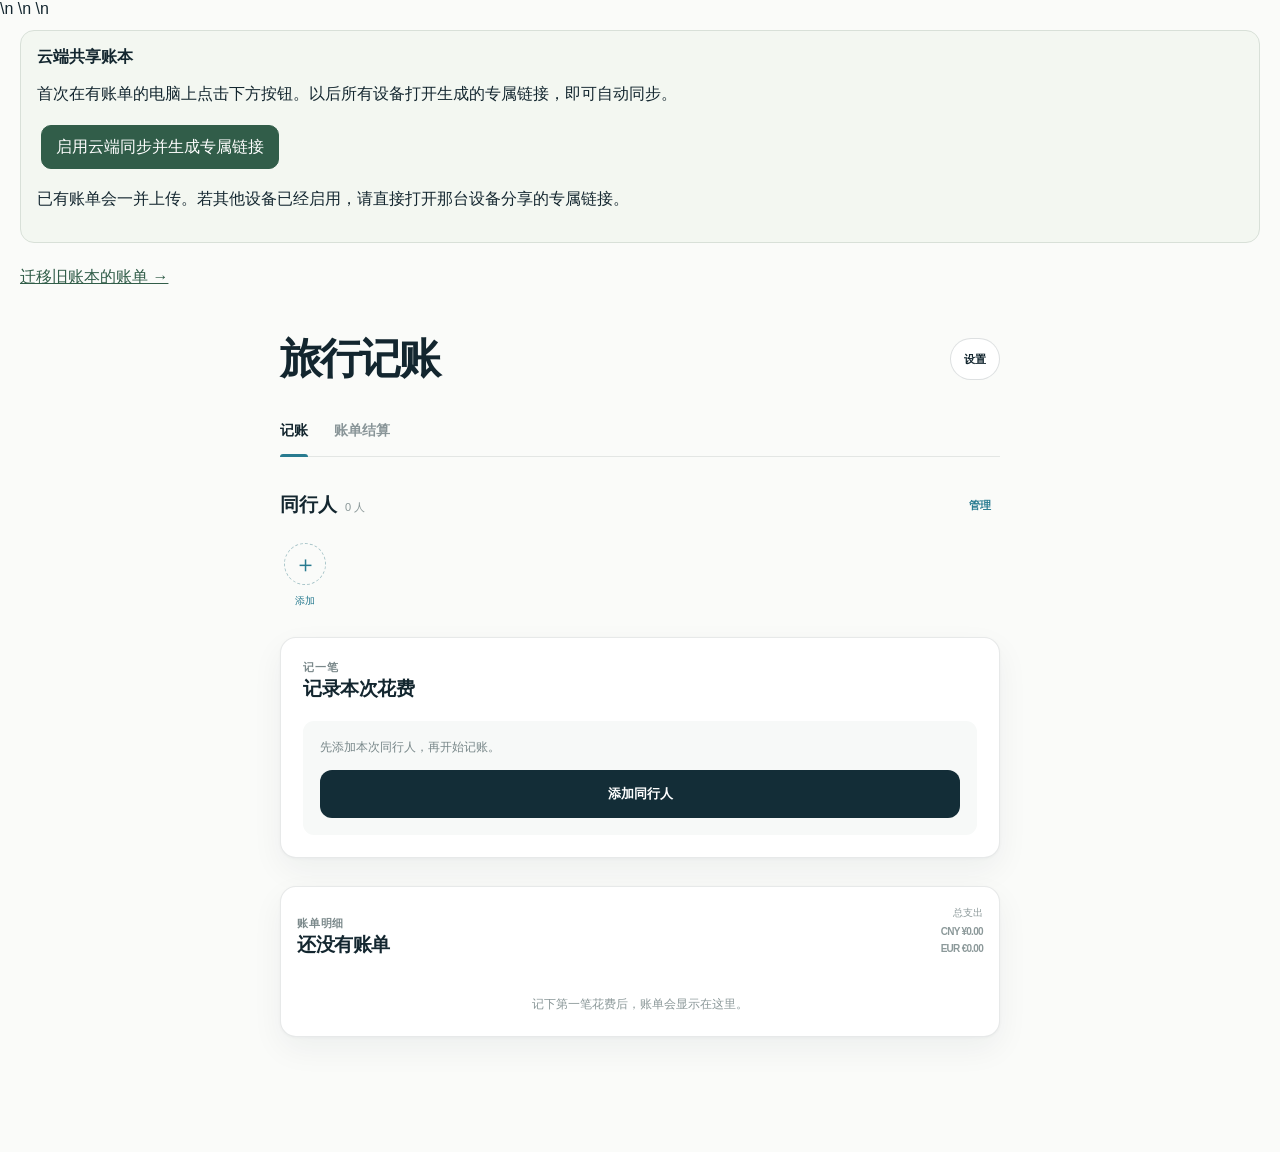
==== commit b52ab196: "Bust stale cloud sync cache" ====
--- a/index.html
+++ b/index.html
@@ -7,13 +7,13 @@
   <meta name="format-detection" content="telephone=no">
   <meta name="apple-mobile-web-app-capable" content="yes">
   <meta name="apple-mobile-web-app-status-bar-style" content="default">
-  <meta name="referrer" content="no-referrer">
+  <meta name="referrer" content="no-referrer">\n  <meta http-equiv="Cache-Control" content="no-cache, no-store, must-revalidate">\n  <meta http-equiv="Pragma" content="no-cache">\n  <meta http-equiv="Expires" content="0">
   <title>旅行记账</title>
   <link rel="stylesheet" href="./styles.css?v=20260922">
   <link rel="stylesheet" href="./ledger.css?v=20260922">
   <script src="./runtime-storage.js?v=20260922" defer></script>
   <script src="./ledger.js?v=cloud1" defer></script>
-  <script src="./ledger-cloud.js?v=share2" defer></script>
+  <script src="./ledger-cloud-supabase.js?v=20260922-2" defer></script>
 </head>
 <body data-active-view="ledger">
   <main class="ledger-view" id="ledger-view">
@@ -26,7 +26,7 @@
 <section id="sync-panel">
 <strong>云端共享账本</strong><p id="sync-status" role="status">正在加载…</p>
 <div id="sync-local"><button id="sync-create" type="button">启用云端同步并生成专属链接</button><p>已有账单会一并上传。若其他设备已经启用，请直接打开那台设备分享的专属链接。</p></div>
-<div id="sync-connected" hidden><button id="sync-copy" type="button">复制专属链接 · 发到手机</button><button id="sync-reload" type="button">读取云端最新</button><input id="sync-link" hidden readonly aria-label="专属账本链接"><p>所有设备打开同一个专属链接，即可直接查看、编辑同一份账单。持有链接的人拥有读写权限，请私下分享。</p><small>保存成功后显示“已同步到云端”。空闲页面约每 8 秒读取更新，正在填写时保留当前输入。</small><details><summary>本设备管理</summary><button id="sync-disconnect" type="button">断开并查看原本地账本</button></details></div>
+<div id="sync-connected" hidden><button id="sync-copy" type="button">复制专属链接 · 发到手机</button><button id="sync-reload" type="button">读取云端最新</button><input id="sync-link" hidden readonly aria-label="专属账本链接"><p>所有设备打开同一个专属链接，即可直接查看、编辑同一份云端账单。持有链接的人拥有读写权限，请私下分享。</p><small>保存成功后显示“已同步到云端”。空闲页面约每 8 秒自动读取其他设备的新修改，正在填写时不会打断。</small><details><summary>本设备管理</summary><button id="sync-disconnect" type="button">断开并查看原本地账本</button></details></div>
 </section>
     <p style="padding:12px 20px;margin:0"><a href="./ledger-migrate.html" style="color:#315d49">迁移旧账本的账单 →</a></p>
     <div
